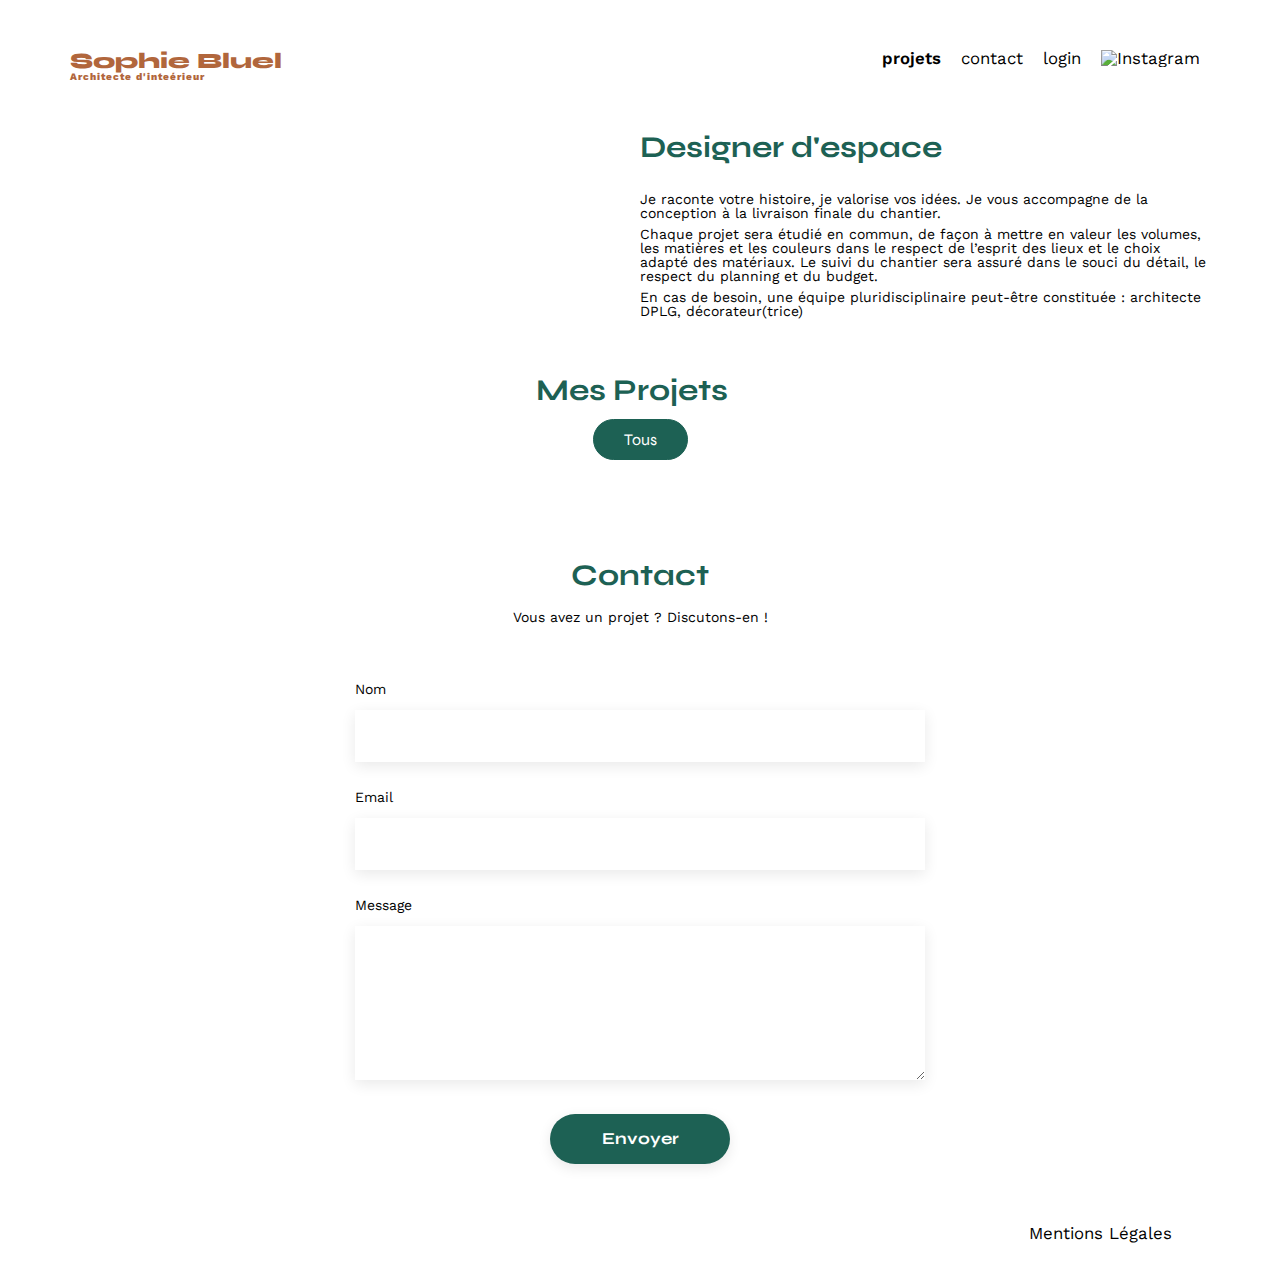
==== FrontEnd/index.html @ dded959a "- Added edit buttons" ====
<!DOCTYPE html>
<html lang="fr">
  <head>
    <meta charset="UTF-8" />
    <title>Sophie Bluel - Architecte d'intérieur</title>
    <meta name="viewport" content="width=device-width, initial-scale=1.0" />
    <link rel="preconnect" href="https://fonts.googleapis.com" />
    <link rel="preconnect" href="https://fonts.gstatic.com" crossorigin />
    <link
      href="https://fonts.googleapis.com/css2?family=Syne:wght@700;800&family=Work+Sans&display=swap"
      rel="stylesheet"
    />
    <meta name="description" content="" />
    <link rel="stylesheet" href="./assets/style.css" />
  </head>
  <body>
    <header>
      <h1>Sophie Bluel <span>Architecte d'inteérieur</span></h1>
      <nav>
        <ul>
          <li class="active--link"><a href="#">projets</a></li>
          <li><a href="#contact">contact</a></li>
          <li><a href="./pages/login.html" id="navLogin">login</a></li>
          <li><img src="./assets/icons/instagram.png" alt="Instagram" /></li>
        </ul>
      </nav>
    </header>
    <main>
      <section id="introduction">
        <figure>
          <img src="./assets/images/sophie-bluel.png" alt="" />
        </figure>
        <article>
          <h2>Designer d'espace</h2>
          <p>
            Je raconte votre histoire, je valorise vos idées. Je vous accompagne
            de la conception à la livraison finale du chantier.
          </p>
          <p>
            Chaque projet sera étudié en commun, de façon à mettre en valeur les
            volumes, les matières et les couleurs dans le respect de l’esprit
            des lieux et le choix adapté des matériaux. Le suivi du chantier
            sera assuré dans le souci du détail, le respect du planning et du
            budget.
          </p>
          <p>
            En cas de besoin, une équipe pluridisciplinaire peut-être constituée
            : architecte DPLG, décorateur(trice)
          </p>
        </article>
        <div class="edit-button edit-button--top">
          <div>
            <img src="./assets/icons/edit.png" alt="edit icon" />
          </div>
          <span>modifier</span>
        </div>
      </section>
      <section id="portfolio">
        <div class="projects-top">
          <h2>Mes Projets</h2>
          <div class="edit-button edit-button--bottom">
            <div>
              <img src="./assets/icons/edit.png" alt="edit icon" />
            </div>
            <span>modifier</span>
          </div>
        </div>
        <div id="galleryFilters" class="gallery__filters">
          <button class="basic-button button--active" id="filterAll">
            Tous
          </button>
        </div>
        <div id="gallery" class="gallery"></div>
      </section>
      <section id="contact">
        <h2>Contact</h2>
        <p>Vous avez un projet ? Discutons-en !</p>
        <form action="#" method="post">
          <label for="name">Nom</label>
          <input type="text" name="name" id="name" />
          <label for="email">Email</label>
          <input type="email" name="email" id="email" />
          <label for="message">Message</label>
          <textarea name="message" id="message" cols="30" rows="10"></textarea>
          <input type="submit" value="Envoyer" />
        </form>
      </section>
    </main>

    <footer>
      <nav>
        <ul>
          <li>Mentions Légales</li>
        </ul>
      </nav>
    </footer>
    <script type="module" src="index.js"></script>
  </body>
</html>
---- FrontEnd/assets/style.css ----
/* http://meyerweb.com/eric/tools/css/reset/
   v2.0 | 20110126
   License: none (public domain)
*/

html,
body,
div,
span,
applet,
object,
iframe,
h1,
h2,
h3,
h4,
h5,
h6,
p,
blockquote,
pre,
a,
abbr,
acronym,
address,
big,
cite,
code,
del,
dfn,
em,
img,
ins,
kbd,
q,
s,
samp,
small,
strike,
strong,
sub,
sup,
tt,
var,
b,
u,
i,
center,
dl,
dt,
dd,
ol,
ul,
li,
fieldset,
form,
label,
legend,
table,
caption,
tbody,
tfoot,
thead,
tr,
th,
td,
article,
aside,
canvas,
details,
embed,
figure,
figcaption,
footer,
header,
hgroup,
menu,
nav,
output,
ruby,
section,
summary,
time,
mark,
audio,
video {
  margin: 0;
  padding: 0;
  border: 0;
  font-size: 100%;
  font: inherit;
  vertical-align: baseline;
}
/* HTML5 display-role reset for older browsers */
article,
aside,
details,
figcaption,
figure,
footer,
header,
hgroup,
menu,
nav,
section {
  display: block;
}
body {
  line-height: 1;
}
ol,
ul {
  list-style: none;
}
blockquote,
q {
  quotes: none;
}
blockquote:before,
blockquote:after,
q:before,
q:after {
  content: "";
  content: none;
}
table {
  border-collapse: collapse;
  border-spacing: 0;
}

a {
  text-decoration: none;
  color: inherit;
}
/** end reset css**/
body {
  max-width: 1140px;
  margin: auto;
  font-family: "Work Sans";
  font-size: 14px;
}
header {
  display: flex;
  justify-content: space-between;
  margin: 50px 0;
}

.active--link {
  font-weight: 600;
}

#navLogin {
  cursor: pointer;
}
section {
  margin: 50px 0;
}

h1 {
  display: flex;
  flex-direction: column;
  font-family: "Syne";
  font-size: 22px;
  font-weight: 800;
  color: #b1663c;
}

h1 > span {
  font-family: "Work Sans";
  font-size: 10px;
  letter-spacing: 0.1em;
}

h2 {
  font-family: "Syne";
  font-weight: 700;
  font-size: 30px;
  color: #1d6154;
}
nav ul {
  display: flex;
  align-items: center;
  list-style-type: none;
}
nav li {
  padding: 0 10px;
  font-size: 1.2em;
}

li:hover {
  color: #b1663c;
}
#introduction {
  display: flex;
  align-items: center;
  flex-wrap: wrap;
}
#introduction figure {
  flex: 1;
}
#introduction img {
  display: block;
  margin: auto;
  width: 80%;
}

#introduction article {
  flex: 1;
}
#introduction h2 {
  margin-bottom: 1em;
}

#introduction p {
  margin-bottom: 0.5em;
}
#portfolio h2 {
  text-align: center;
  margin-right: 1rem;
}
.gallery {
  width: 100%;
  display: grid;
  grid-template-columns: 1fr 1fr 1fr;
  grid-column-gap: 20px;
  grid-row-gap: 20px;
}

.gallery__filters {
  display: flex;
  justify-content: center;
  gap: 0.625rem;
  margin-bottom: 3.125rem;
}

.login-form .basic-button,
.gallery__filters .basic-button {
  font-family: Syne;
  border: 1px solid #1d6154;
  border-radius: 3.75rem;
  color: #1d6154;
  padding: 0.625rem 1.875rem;
  cursor: pointer;
  font-size: 1rem;
}

.login-form .basic-button:hover,
.gallery__filters .basic-button:hover {
  color: #1d6154;
  background-color: white;
}

.login-form .basic-button,
.gallery__filters .button--active {
  color: white;
  background-color: #1d6154;
}

.projects-top {
  position: relative;
  display: flex;
  justify-content: center;
  align-items: center;
  margin-bottom: 1em;
}

.gallery img {
  width: 100%;
}

.gallery figure {
  animation: fade-in-bottom 0.6s cubic-bezier(0.39, 0.575, 0.565, 1) both;
}

#contact {
  width: 50%;
  margin: auto;
}
#contact > * {
  text-align: center;
}
#contact h2 {
  margin-bottom: 20px;
}
#contact form {
  text-align: left;
  margin-top: 30px;
  display: flex;
  flex-direction: column;
}

#contact input {
  height: 50px;
  font-size: 1.2em;
  border: none;
  box-shadow: 0px 4px 14px rgba(0, 0, 0, 0.09);
}
#contact label {
  margin: 2em 0 1em 0;
}
#contact textarea {
  border: none;
  box-shadow: 0px 4px 14px rgba(0, 0, 0, 0.09);
}

input[type="submit"] {
  font-family: "Syne", sans-serif;
  font-weight: 700;
  color: white;
  background-color: #1d6154;
  margin: 2em auto;
  width: 180px;
  text-align: center;
  border-radius: 60px;
}

.login,
.login-form {
  display: flex;
  flex-direction: column;
  justify-content: center;
  align-items: center;
}

.login {
  margin-top: 9.375rem;
  margin-bottom: 21rem;
}

.login > h1 {
  color: #1d6154;
  font-size: 1.875rem;
  font-weight: 700;
  margin-bottom: 2.3rem;
}

.login-form {
  width: 379px;
  margin-bottom: 1.75rem;
}

.login-form label {
  align-self: flex-start;
  font-size: 0.875rem;
  margin-bottom: 0.43rem;
  font-weight: 500;
  color: #3d3d3d;
}

.login-form input {
  box-shadow: 0px 4px 14px rgba(0, 0, 0, 0.09);
  border: transparent;
  height: 50px;
  width: 90%;
  padding: 0 1.2rem;
  margin-bottom: 1.875rem;
}

.login a {
  text-decoration: underline;
}

.edit-button {
  display: none;
  align-items: center;
  gap: 0.3rem;
  margin: 1rem 0 0 3.5rem;
  cursor: pointer;
}

.edit-button img {
  width: 14px;
}

.edit-button--top {
  width: 100%;
}

.edit-button--bottom {
  margin: 0;
}

.edit-button:hover span {
  text-decoration: underline;
}

footer nav ul {
  display: flex;
  justify-content: flex-end;
  margin: 2em;
}

/* KEYFRAMES */

@keyframes fade-in-bottom {
  0% {
    -webkit-transform: translateY(50px);
    transform: translateY(50px);
    opacity: 0;
  }
  100% {
    -webkit-transform: translateY(0);
    transform: translateY(0);
    opacity: 1;
  }
}
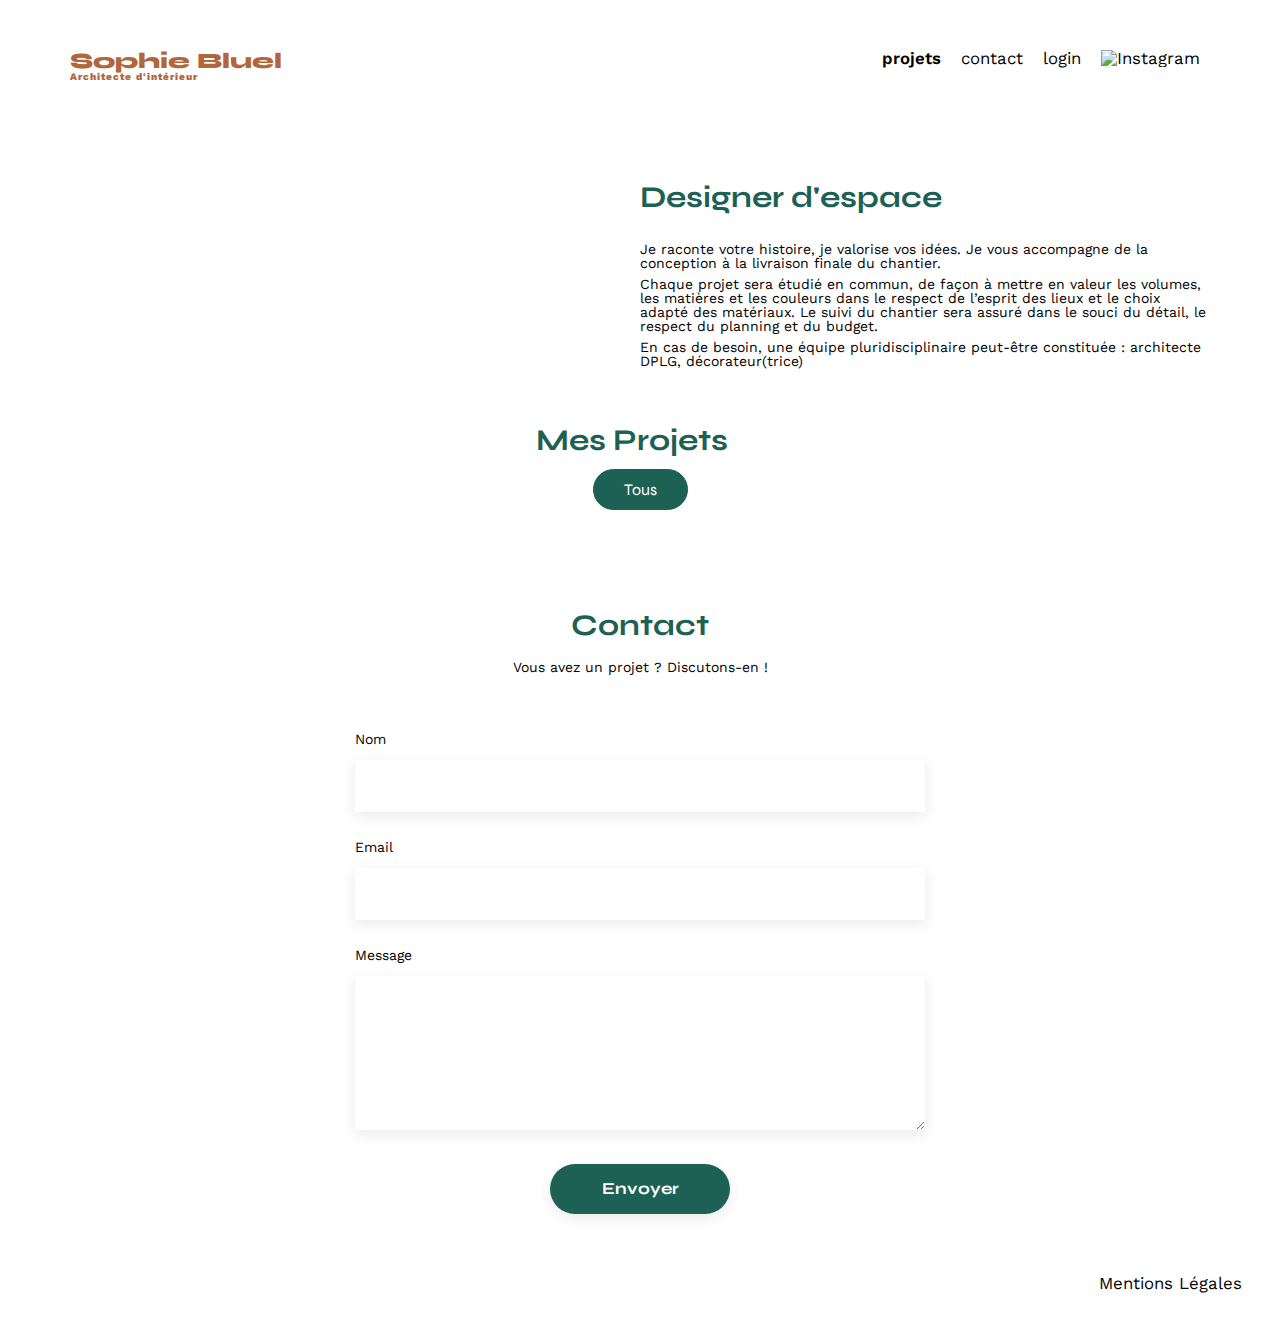
==== commit 040ec765: "Added edit bar in header" ====
--- a/FrontEnd/index.html
+++ b/FrontEnd/index.html
@@ -15,15 +15,26 @@
   </head>
   <body>
     <header>
-      <h1>Sophie Bluel <span>Architecte d'inteérieur</span></h1>
-      <nav>
-        <ul>
-          <li class="active--link"><a href="#">projets</a></li>
-          <li><a href="#contact">contact</a></li>
-          <li><a href="./pages/login.html" id="navLogin">login</a></li>
-          <li><img src="./assets/icons/instagram.png" alt="Instagram" /></li>
-        </ul>
-      </nav>
+      <div id="headerEditBar" class="header--edit">
+        <div class="edit-button edit-button--header">
+          <div>
+            <img src="./assets/icons/edit.png" alt="edit icon" />
+          </div>
+          <span>Mode édition</span>
+          <button class="publish-button">publier les changements</button>
+        </div>
+      </div>
+      <div class="header-content">
+        <h1>Sophie Bluel <span>Architecte d'intérieur</span></h1>
+        <nav>
+          <ul>
+            <li class="active--link"><a href="#">projets</a></li>
+            <li><a href="#contact">contact</a></li>
+            <li><a href="./pages/login.html" id="navLogin">login</a></li>
+            <li><img src="./assets/icons/instagram.png" alt="Instagram" /></li>
+          </ul>
+        </nav>
+      </div>
     </header>
     <main>
       <section id="introduction">
@@ -31,6 +42,12 @@
           <img src="./assets/images/sophie-bluel.png" alt="" />
         </figure>
         <article>
+          <div class="edit-button edit-button--top">
+            <div>
+              <img src="./assets/icons/edit.png" alt="edit icon" />
+            </div>
+            <span>modifier</span>
+          </div>
           <h2>Designer d'espace</h2>
           <p>
             Je raconte votre histoire, je valorise vos idées. Je vous accompagne
@@ -48,7 +65,7 @@
             : architecte DPLG, décorateur(trice)
           </p>
         </article>
-        <div class="edit-button edit-button--top">
+        <div class="edit-button edit-button--mid">
           <div>
             <img src="./assets/icons/edit.png" alt="edit icon" />
           </div>
--- a/FrontEnd/assets/style.css
+++ b/FrontEnd/assets/style.css
@@ -134,15 +134,40 @@
 }
 /** end reset css**/
 body {
-  max-width: 1140px;
-  margin: auto;
   font-family: "Work Sans";
   font-size: 14px;
 }
+
+main {
+  margin: 0 auto;
+}
+
+main,
+.header-content {
+  max-width: 1140px;
+}
 header {
+  display: flex;
+  flex-direction: column;
+}
+
+header,
+.header--edit {
+  justify-content: center;
+}
+
+.header-content {
   display: flex;
   justify-content: space-between;
   margin: 50px 0;
+  align-self: center;
+  width: 100%;
+}
+
+.header--edit {
+  display: none;
+  background-color: black;
+  padding: 0.875rem;
 }
 
 .active--link {
@@ -364,7 +389,7 @@
   display: none;
   align-items: center;
   gap: 0.3rem;
-  margin: 1rem 0 0 3.5rem;
+
   cursor: pointer;
 }
 
@@ -372,16 +397,48 @@
   width: 14px;
 }
 
+.edit-button--header {
+  color: white;
+}
+
+.edit-button--header span {
+  margin-right: 1.3rem;
+}
+
+.edit-button--header img {
+  filter: invert(1);
+}
+
 .edit-button--top {
+  margin-bottom: 1.18rem;
+}
+
+.edit-button--mid {
   width: 100%;
+  margin: 1rem 0 0 3.5rem;
 }
 
 .edit-button--bottom {
   margin: 0;
 }
 
-.edit-button:hover span {
+.edit-button:not(.edit-button--header):hover span {
   text-decoration: underline;
+}
+
+.publish-button {
+  border: transparent;
+  border-radius: 3.75rem;
+  padding: 0.7rem 1.4rem;
+  font-family: "Work Sans";
+  font-size: 0.875rem;
+  cursor: pointer;
+}
+
+.publish-button:hover,
+.publish-button:focus {
+  color: white;
+  background-color: #1d6154;
 }
 
 footer nav ul {
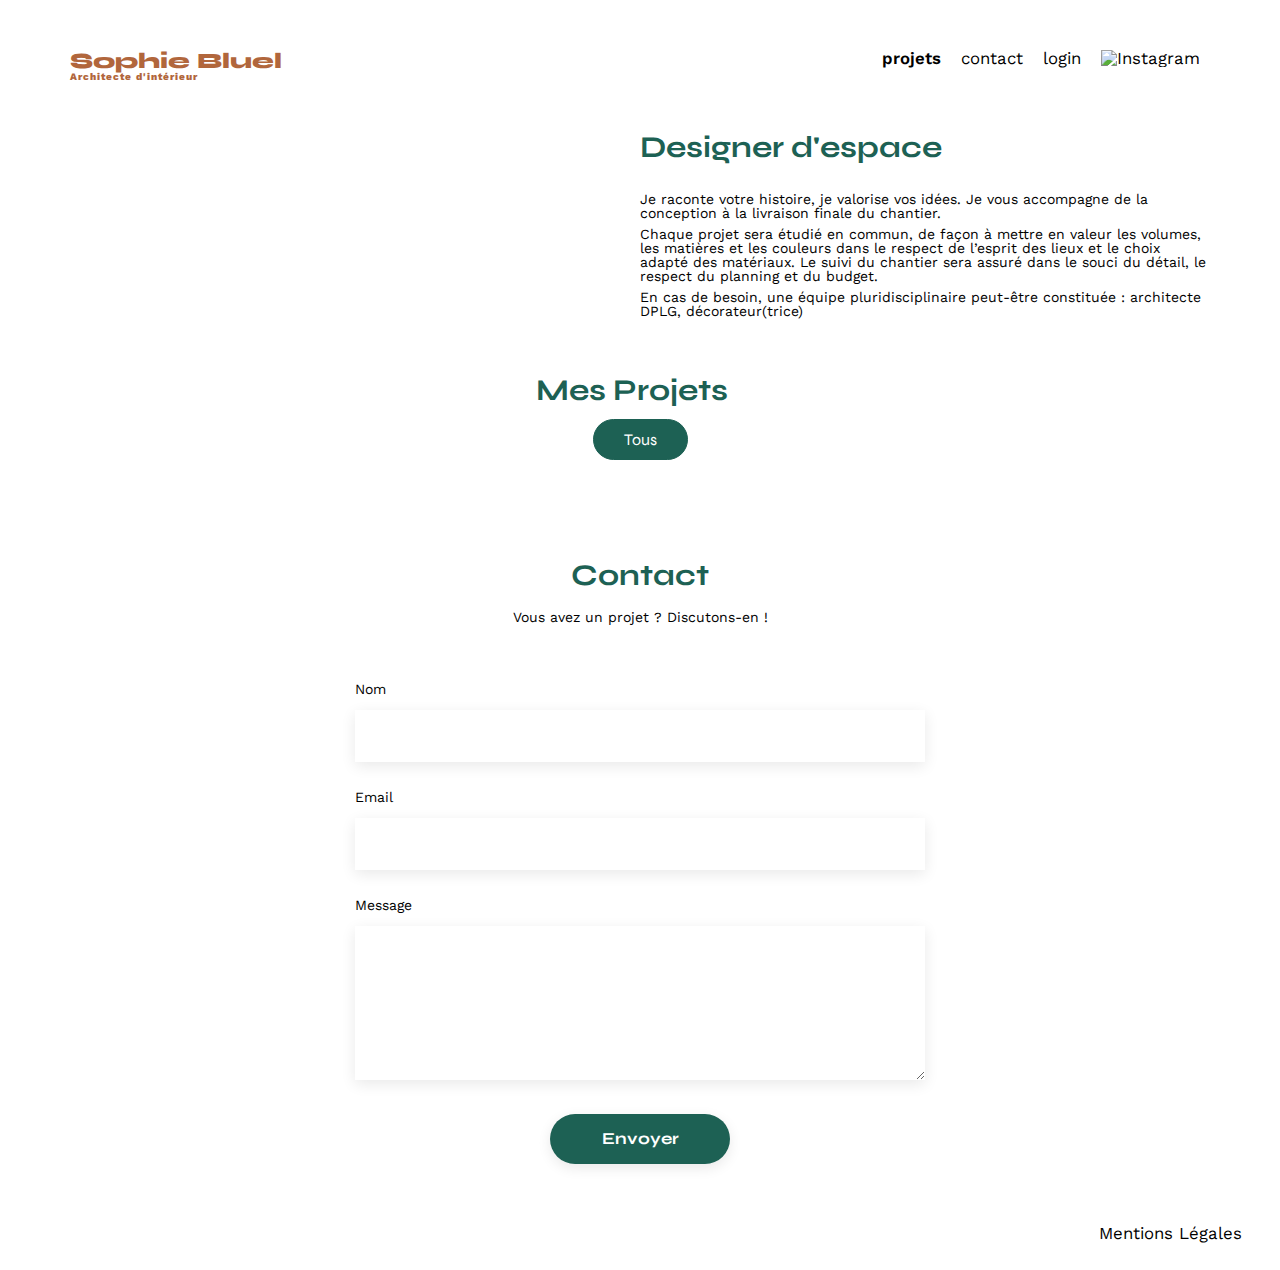
==== commit 87b5fa65: "- Cleaned code" ====
--- a/FrontEnd/index.html
+++ b/FrontEnd/index.html
@@ -10,31 +10,36 @@
       href="https://fonts.googleapis.com/css2?family=Syne:wght@700;800&family=Work+Sans&display=swap"
       rel="stylesheet"
     />
+    <link
+      rel="stylesheet"
+      href="https://cdnjs.cloudflare.com/ajax/libs/font-awesome/6.4.0/css/all.min.css"
+      integrity="sha512-iecdLmaskl7CVkqkXNQ/ZH/XLlvWZOJyj7Yy7tcenmpD1ypASozpmT/E0iPtmFIB46ZmdtAc9eNBvH0H/ZpiBw=="
+      crossorigin="anonymous"
+      referrerpolicy="no-referrer"
+    />
     <meta name="description" content="" />
     <link rel="stylesheet" href="./assets/style.css" />
   </head>
   <body>
+    <div id="headerEditBar" class="header--edit">
+      <div class="edit-button edit-button--header">
+        <div>
+          <img src="./assets/icons/edit.png" alt="edit icon" />
+        </div>
+        <span>Mode édition</span>
+        <button class="publish-button">publier les changements</button>
+      </div>
+    </div>
     <header>
-      <div id="headerEditBar" class="header--edit">
-        <div class="edit-button edit-button--header">
-          <div>
-            <img src="./assets/icons/edit.png" alt="edit icon" />
-          </div>
-          <span>Mode édition</span>
-          <button class="publish-button">publier les changements</button>
-        </div>
-      </div>
-      <div class="header-content">
-        <h1>Sophie Bluel <span>Architecte d'intérieur</span></h1>
-        <nav>
-          <ul>
-            <li class="active--link"><a href="#">projets</a></li>
-            <li><a href="#contact">contact</a></li>
-            <li><a href="./pages/login.html" id="navLogin">login</a></li>
-            <li><img src="./assets/icons/instagram.png" alt="Instagram" /></li>
-          </ul>
-        </nav>
-      </div>
+      <h1>Sophie Bluel <span>Architecte d'intérieur</span></h1>
+      <nav>
+        <ul>
+          <li class="active--link"><a href="#">projets</a></li>
+          <li><a href="#contact">contact</a></li>
+          <li><a href="./pages/login.html" id="navLogin">login</a></li>
+          <li><img src="./assets/icons/instagram.png" alt="Instagram" /></li>
+        </ul>
+      </nav>
     </header>
     <main>
       <section id="introduction">
@@ -75,7 +80,7 @@
       <section id="portfolio">
         <div class="projects-top">
           <h2>Mes Projets</h2>
-          <div class="edit-button edit-button--bottom">
+          <div id="editButton" class="edit-button edit-button--bottom">
             <div>
               <img src="./assets/icons/edit.png" alt="edit icon" />
             </div>
@@ -83,7 +88,10 @@
           </div>
         </div>
         <div id="galleryFilters" class="gallery__filters">
-          <button class="basic-button button--active" id="filterAll">
+          <button
+            class="basic-button filter-button button--active"
+            id="filterAll"
+          >
             Tous
           </button>
         </div>
@@ -111,6 +119,9 @@
         </ul>
       </nav>
     </footer>
+    <div id="modal" class="modal-container">
+      <div id="modalContent" class="modal"></div>
+    </div>
     <script type="module" src="index.js"></script>
   </body>
 </html>
--- a/FrontEnd/assets/style.css
+++ b/FrontEnd/assets/style.css
@@ -140,34 +140,27 @@
 
 main {
   margin: 0 auto;
-}
-
-main,
-.header-content {
   max-width: 1140px;
 }
+
 header {
   display: flex;
-  flex-direction: column;
-}
-
-header,
-.header--edit {
-  justify-content: center;
-}
-
-.header-content {
-  display: flex;
   justify-content: space-between;
-  margin: 50px 0;
+  margin: 50px auto;
   align-self: center;
-  width: 100%;
+  max-width: 1140px;
 }
 
 .header--edit {
   display: none;
+  justify-content: center;
+  animation: fade-in-top 0.6s cubic-bezier(0.39, 0.575, 0.565, 1) both;
   background-color: black;
-  padding: 0.875rem;
+  padding: 0.67rem;
+  position: sticky;
+  top: 0;
+  width: 100%;
+  z-index: 3;
 }
 
 .active--link {
@@ -258,8 +251,7 @@
   margin-bottom: 3.125rem;
 }
 
-.login-form .basic-button,
-.gallery__filters .basic-button {
+.basic-button {
   font-family: Syne;
   border: 1px solid #1d6154;
   border-radius: 3.75rem;
@@ -269,16 +261,25 @@
   font-size: 1rem;
 }
 
-.login-form .basic-button:hover,
-.gallery__filters .basic-button:hover {
+.basic-button:hover {
   color: #1d6154;
   background-color: white;
 }
 
-.login-form .basic-button,
-.gallery__filters .button--active {
+#addWorkButton,
+#loginButton,
+.button--active {
   color: white;
   background-color: #1d6154;
+}
+
+#addWorkButton:hover,
+#addWorkButton:focus,
+#loginButton:hover,
+#loginButton:focus,
+.button--active:hover {
+  color: #1d6154;
+  background-color: white;
 }
 
 .projects-top {
@@ -295,6 +296,10 @@
 
 .gallery figure {
   animation: fade-in-bottom 0.6s cubic-bezier(0.39, 0.575, 0.565, 1) both;
+}
+
+.gallery figure > img {
+  margin-bottom: 0.4rem;
 }
 
 #contact {
@@ -422,6 +427,11 @@
   margin: 0;
 }
 
+.edit-button--bottom img,
+.edit-button--bottom span {
+  pointer-events: none;
+}
+
 .edit-button:not(.edit-button--header):hover span {
   text-decoration: underline;
 }
@@ -445,6 +455,94 @@
   display: flex;
   justify-content: flex-end;
   margin: 2em;
+}
+
+/* MODAL */
+
+.modal-container {
+  display: none;
+  justify-content: center;
+  align-items: center;
+  position: fixed;
+  z-index: 2;
+  top: 0;
+  left: 0;
+  bottom: 0;
+  right: 0;
+  min-height: 100vh;
+  background: rgba(0, 0, 0, 0.3);
+}
+
+.modal {
+  display: flex;
+  flex-direction: column;
+  position: relative;
+  background-color: white;
+  min-height: 400px;
+  max-width: 630px;
+  padding: 3.125rem 6.56rem;
+  border-radius: 0.875rem;
+  animation: fade-in-bottom 0.6s cubic-bezier(0.39, 0.575, 0.565, 1) both;
+}
+
+.modal h2 {
+  font-family: "Work Sans";
+  color: black;
+  font-weight: 400;
+  font-size: 1.625rem;
+  text-align: center;
+}
+
+.modal .fa-xmark {
+  position: absolute;
+  font-size: 1rem;
+  z-index: 4;
+  top: 26px;
+  right: 30px;
+  cursor: pointer;
+}
+
+.modal-work {
+  position: relative;
+  max-width: 76px;
+  cursor: pointer;
+  animation: fade-in-right 1s cubic-bezier(0.39, 0.575, 0.565, 1) both;
+}
+
+.modal-work-list {
+  display: flex;
+  flex-wrap: wrap;
+  gap: 0.5rem;
+  max-width: 420px;
+  padding-bottom: 2.9rem;
+  border-bottom: 1px #b3b3b3 solid;
+}
+
+.modal-work__trash {
+  position: absolute;
+  top: 6px;
+  right: 5px;
+  background-color: black;
+  color: white;
+  display: flex;
+  justify-content: center;
+  padding: 0.3rem;
+  font-size: 0.5rem;
+  border-radius: 0.2rem;
+}
+
+#addWorkButton {
+  max-width: 230px;
+  margin: 0 auto 1.43rem;
+}
+
+#deleteGalleryBtn {
+  color: #d65353;
+  font-size: 0.875rem;
+  border: transparent;
+  background-color: transparent;
+  font-family: "Syne", sans-serif;
+  cursor: pointer;
 }
 
 /* KEYFRAMES */
@@ -461,3 +559,29 @@
     opacity: 1;
   }
 }
+
+@keyframes fade-in-right {
+  0% {
+    -webkit-transform: translateX(50px);
+    transform: translateX(50px);
+    opacity: 0;
+  }
+  100% {
+    -webkit-transform: translateX(0);
+    transform: translateX(0);
+    opacity: 1;
+  }
+}
+
+@keyframes fade-in-top {
+  0% {
+    -webkit-transform: translateY(-50px);
+    transform: translateY(-50px);
+    opacity: 0;
+  }
+  100% {
+    -webkit-transform: translateY(0);
+    transform: translateY(0);
+    opacity: 1;
+  }
+}
